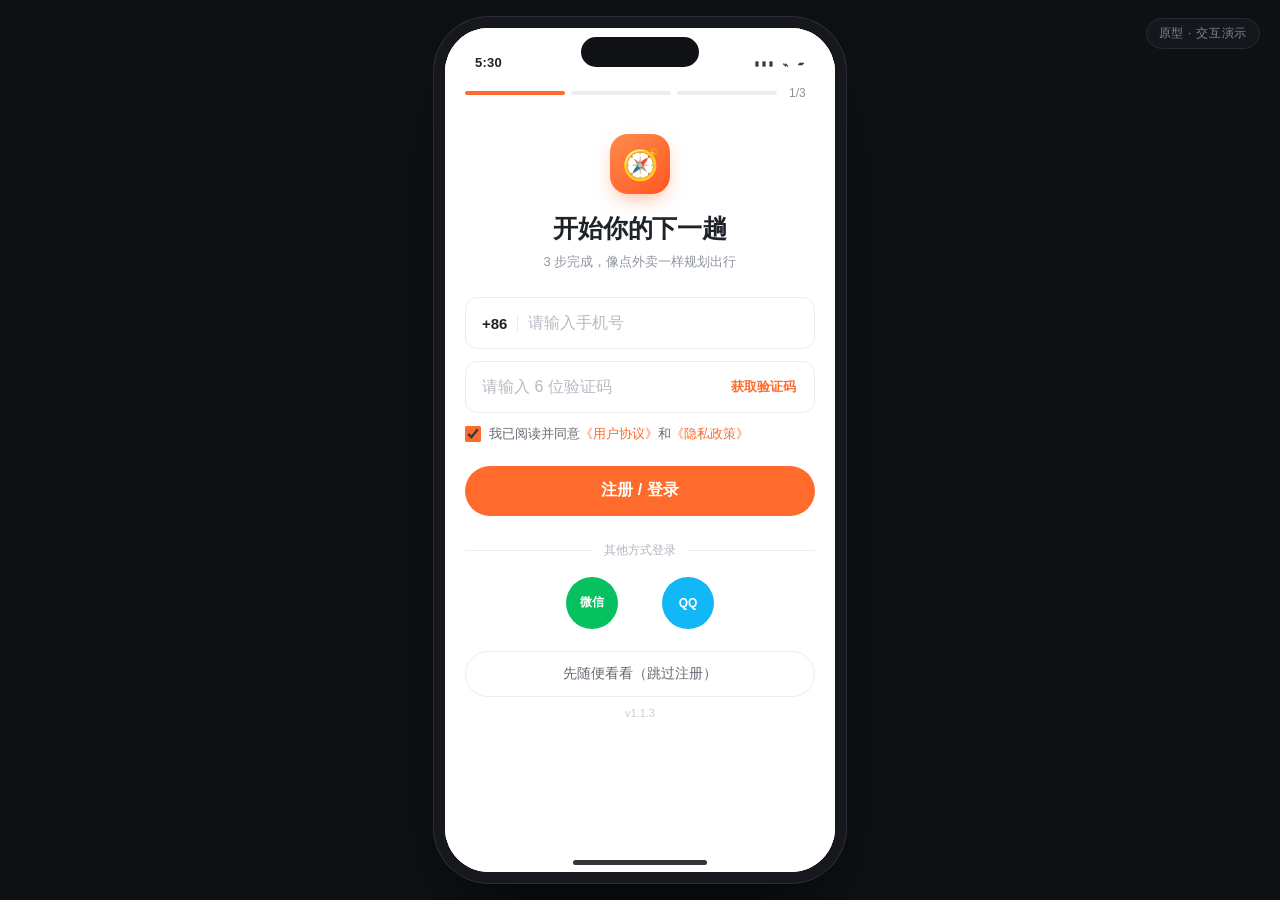
==== prototype/index.html @ 60ca5757 "原型 v1.1.3：注册/画像/地址/首页/详情/下单/凭证/个人中心 + 部署配置" ====
<!doctype html>
<html lang="zh-CN">
<head>
<meta charset="utf-8">
<meta name="viewport" content="width=device-width,initial-scale=1,viewport-fit=cover">
<title>出行 · 行程规划</title>

<link rel="manifest" href="manifest.webmanifest">
<meta name="theme-color" content="#FF6B2C">
<meta name="description" content="像刷外卖一样规划出行，一键下单">

<!-- iOS 添加到主屏幕 -->
<meta name="apple-mobile-web-app-capable" content="yes">
<meta name="mobile-web-app-capable" content="yes">
<meta name="apple-mobile-web-app-status-bar-style" content="default">
<meta name="apple-mobile-web-app-title" content="出行">
<link rel="apple-touch-icon" href="icons/apple-touch-icon.png">

<link rel="stylesheet" href="styles.css">
</head>
<body>
  <div class="badge-proto">原型 · 交互演示</div>

  <div class="stage">
    <div class="device" id="device">
      <div class="notch"></div>
      <div class="statusbar"><span id="clock">9:41</span><span class="sb-right">▮▮▮ &nbsp;⌁&nbsp; ▰</span></div>
      <main class="app" id="app"></main>
      <div class="homebar"></div>
    </div>
  </div>

  <script src="data.js" onerror="window.__dataFailed=true"></script>
  <script src="app.js"></script>

  <script>
    /* 只在 HTTPS 下注册 SW：线上可离线打开，本地 http 开发不走缓存 */
    if ('serviceWorker' in navigator && location.protocol === 'https:') {
      window.addEventListener('load', function () {
        navigator.serviceWorker.register('sw.js').catch(function () {});
      });
    }
  </script>
</body>
</html>
---- prototype/styles.css ----
/* ============================================================
   出行 App · 交互原型样式
   设计令牌与 C 端规范一致：#FF6B2C 主色 / 12 边距 / 10 列间距
   ============================================================ */

:root{
  --orange:#FF6B2C;
  --orange-dark:#E85A1E;
  --orange-50:#FFF3ED;
  --orange-100:#FFE1D2;
  --text:#1F2329;
  --sub:#646A73;
  --muted:#8F959E;
  --line:#EBEDF0;
  --bg:#F5F6F8;
  --radius:14px;
  --sb:48px;
  --danger:#F53F3F;
  --shadow:0 2px 8px rgba(0,0,0,.06);
}

*,*::before,*::after{box-sizing:border-box;margin:0;padding:0}
html,body{height:100%}
body{
  font-family:-apple-system,BlinkMacSystemFont,"Segoe UI","PingFang SC","Hiragino Sans GB","Microsoft YaHei",sans-serif;
  background:#0E1013;color:var(--text);
  -webkit-font-smoothing:antialiased;
  display:grid;place-items:center;overflow:hidden;
}
button{font:inherit;color:inherit;background:none;border:0;cursor:pointer;-webkit-tap-highlight-color:transparent}
input{font:inherit;border:0;outline:none;background:none;color:inherit;min-width:0}
h1,h2,h3{font-weight:700}
img{display:block;max-width:100%}

/* ---------- 设备外框 ---------- */
.stage{width:100%;height:100%;display:grid;place-items:center;position:relative}
.badge-proto{
  position:fixed;top:18px;right:20px;z-index:99;
  font-size:12px;color:#7E8794;letter-spacing:.06em;
  border:1px solid #262B33;padding:6px 12px;border-radius:999px;background:#14171C;
}
.device{
  position:relative;width:390px;height:844px;background:#fff;
  border-radius:44px;overflow:hidden;
  box-shadow:0 0 0 11px #16181D,0 0 0 12px #2A2E36,0 40px 80px -20px rgba(0,0,0,.8);
}
.notch{position:absolute;top:9px;left:50%;transform:translateX(-50%);width:118px;height:30px;background:#101216;border-radius:18px;z-index:60}
.statusbar{
  position:absolute;top:0;left:0;right:0;height:var(--sb);z-index:55;
  display:flex;align-items:flex-end;justify-content:space-between;
  padding:0 30px 6px;font-size:13px;font-weight:600;letter-spacing:.02em;
  pointer-events:none;color:var(--text);transition:color .18s;
}
.sb-right{letter-spacing:1px;font-size:11px;opacity:.9}
.device.theme-dark .statusbar{color:#fff}
.homebar{position:absolute;bottom:7px;left:50%;transform:translateX(-50%);width:134px;height:5px;border-radius:3px;background:#101216;opacity:.85;z-index:60}

@media (max-width:560px){
  body{display:block;overflow:hidden}
  .device{width:100vw;height:100dvh;border-radius:0;box-shadow:none}
  .notch,.homebar,.badge-proto{display:none}
  .statusbar{height:max(env(safe-area-inset-top,44px),44px);padding-bottom:4px}
}

/* ---------- 容器 ---------- */
.app{position:absolute;inset:0;overflow:hidden;background:#fff}
.screen{
  position:absolute;inset:0;display:flex;flex-direction:column;background:#fff;
  padding-top:var(--sb);animation:screenIn .26s cubic-bezier(.22,.61,.36,1);
}
.screen.immersive{padding-top:0}
@keyframes screenIn{from{opacity:0;transform:translateX(10px)}to{opacity:1;transform:none}}
.scroll{flex:1;overflow-y:auto;-webkit-overflow-scrolling:touch;scrollbar-width:none}
.scroll::-webkit-scrollbar{display:none}
.pad{padding:0 20px}

/* ---------- 通用组件 ---------- */
.btn-primary{
  display:flex;align-items:center;justify-content:center;gap:8px;
  width:100%;height:50px;border-radius:25px;background:var(--orange);color:#fff;
  font-size:16px;font-weight:600;transition:transform .12s,background .15s;
}
.btn-primary:active{transform:scale(.985);background:var(--orange-dark)}
.btn-primary:disabled{background:#FFD3C0;color:#fff}
.btn-ghost{
  display:flex;align-items:center;justify-content:center;height:48px;border-radius:24px;
  border:1px solid var(--line);background:#fff;font-size:15px;font-weight:600;color:var(--text);
}
.btn-ghost:active{background:#FAFAFA}

.field{
  display:flex;align-items:center;gap:10px;height:52px;padding:0 16px;
  border:1px solid var(--line);border-radius:12px;background:#fff;margin-bottom:12px;
  transition:border-color .15s,box-shadow .15s;
}
.field:focus-within{border-color:var(--orange);box-shadow:0 0 0 3px rgba(255,107,44,.1)}
.field input{flex:1;font-size:16px;height:100%}
.field input::placeholder{color:#B7BCC4}
.field .cc{font-size:15px;color:var(--text);padding-right:10px;border-right:1px solid var(--line);font-weight:600}
.field.err{border-color:var(--danger);animation:shake .3s}
@keyframes shake{0%,100%{transform:translateX(0)}25%{transform:translateX(-6px)}75%{transform:translateX(6px)}}
.field-error{font-size:12px;color:var(--danger);margin:-6px 0 10px 4px}
.field-error:empty{display:none}
.codebtn{
  font-size:13px;font-weight:600;color:var(--orange);padding:6px 2px;white-space:nowrap;
}
.codebtn:disabled{color:#C0C4CC}
.agree{display:flex;gap:8px;align-items:flex-start;margin:8px 0 22px;font-size:12.5px;line-height:1.5;color:var(--sub);cursor:pointer}
.agree input{width:16px;height:16px;margin-top:1px;accent-color:var(--orange);flex:0 0 auto}
.agree b{color:var(--orange);font-weight:500}

.divider{display:flex;align-items:center;gap:12px;margin:26px 0 18px;color:#B0B5BD;font-size:12px}
.divider::before,.divider::after{content:"";flex:1;height:1px;background:var(--line)}

.textbtn{font-size:14px;color:var(--sub);padding:6px}
.back{font-size:26px;line-height:1;width:36px;height:36px;display:grid;place-items:center;color:var(--text);margin-left:-8px}

/* 步骤进度 */
.stepper{display:flex;align-items:center;gap:6px;padding:10px 20px 6px;flex:0 0 auto}
.stepper i{flex:1;height:4px;border-radius:2px;background:var(--line);transition:background .25s}
.stepper i.on{background:var(--orange)}
.stepper em{font-style:normal;font-size:12px;color:var(--muted);margin-left:6px;min-width:26px}
.stepper.sm{padding:0;flex:1;max-width:150px}

/* 导航栏 */
.nav{
  display:flex;align-items:center;gap:8px;height:48px;padding:0 20px;flex:0 0 auto;
  border-bottom:1px solid transparent;
}
.nav .title{flex:1;text-align:center;font-size:16px;font-weight:600}
.nav .right{margin-left:auto}

/* 状态提示 */
.toast{
  position:absolute;left:50%;bottom:110px;transform:translate(-50%,10px);
  background:rgba(31,35,41,.92);color:#fff;font-size:13px;line-height:1.4;
  padding:10px 16px;border-radius:10px;opacity:0;pointer-events:none;z-index:200;
  transition:opacity .2s,transform .2s;max-width:300px;text-align:center;
}
.toast.show{opacity:1;transform:translate(-50%,0)}

/* ============ ① 注册 ============ */
.brand{padding:28px 0 26px;text-align:center}
.brand .logo{
  width:60px;height:60px;border-radius:18px;margin:0 auto 18px;
  background:linear-gradient(140deg,#FF8B4C,#FF5722);
  display:grid;place-items:center;font-size:30px;
  box-shadow:0 8px 20px -6px rgba(255,107,44,.55);
}
.brand h1{font-size:25px;letter-spacing:-.01em}
.brand p{margin-top:8px;font-size:13px;color:var(--muted)}
.oauth{display:flex;gap:44px;justify-content:center}
.oauth-btn{
  width:52px;height:52px;border-radius:50%;font-size:12px;color:#fff;font-weight:600;
  display:grid;place-items:center;
}
.oauth-btn.wx{background:#07C160}
.oauth-btn.qq{background:#12B7F5}
.skip-demo{
  display:flex;align-items:center;justify-content:center;width:100%;height:46px;
  margin:22px 0 10px;border:1px solid var(--line);border-radius:23px;background:#fff;
  font-size:14px;color:var(--sub);
}
.skip-demo:active{background:#FAFAFA}

/* ============ ② 画像 ============ */
.h1{font-size:24px;letter-spacing:-.01em;margin-top:6px}
.sub{font-size:13px;color:var(--muted);margin-top:8px;margin-bottom:22px;line-height:1.5}
.field-col{margin-bottom:20px}
.lbl{display:flex;align-items:center;justify-content:space-between;font-size:14px;font-weight:600;margin-bottom:10px}
.lbl em{font-style:normal;font-size:12px;color:var(--orange);font-weight:500;cursor:pointer}
.input{
  width:100%;height:46px;padding:0 14px;border:1px solid var(--line);border-radius:10px;font-size:15px;background:#fff;
}
.input:focus{border-color:var(--orange)}

.group{margin-bottom:24px}
.ghead{display:flex;align-items:baseline;justify-content:space-between;margin-bottom:12px}
.ghead h2{font-size:16px}
.ghead span{font-size:12px;color:var(--muted)}
.ghead span.full{color:var(--orange);font-weight:600}
.chips{display:flex;flex-wrap:wrap;gap:9px}
.chip{
  height:36px;padding:0 14px;border-radius:10px;background:#F5F6F8;color:var(--sub);
  font-size:13.5px;display:inline-flex;align-items:center;gap:5px;
  border:1px solid transparent;transition:all .14s;
}
.chip:active{transform:scale(.96)}
.chip.on{background:var(--orange-50);color:var(--orange);border-color:rgba(255,107,44,.45);font-weight:600}
.chip.dim{opacity:.38}
.chip .tick{font-size:10px}
.privacy{font-size:11px;color:#B0B5BD;text-align:center;margin:4px 0 30px}
.footer-fixed{
  flex:0 0 auto;padding:12px 20px calc(20px + env(safe-area-inset-bottom));
  background:#fff;border-top:1px solid var(--line);
}
.footer-hint{font-size:11.5px;color:var(--orange);text-align:center;margin-top:8px}

/* ============ ③ 地址 ============ */
.map-wrap{position:absolute;inset:0;overflow:hidden}
.map{
  position:absolute;inset:0;
  background:
    radial-gradient(circle at 28% 18%, #E7F1E1, transparent 46%),
    radial-gradient(circle at 78% 74%, #DDEBF6, transparent 42%),
    #F1F2EE;
}
.map::before{
  content:"";position:absolute;inset:-10%;
  background-image:linear-gradient(#E0E2DB 1px,transparent 1px),linear-gradient(90deg,#E0E2DB 1px,transparent 1px);
  background-size:58px 58px;opacity:.75;
}
.map .road{position:absolute;background:#fff;box-shadow:0 0 0 1px #E6E8E2}
.map .road.r1{left:-10%;top:38%;width:130%;height:16px;transform:rotate(-6deg)}
.map .road.r2{left:22%;top:-10%;width:14px;height:130%;transform:rotate(8deg)}
.map .road.r3{left:-10%;top:68%;width:130%;height:10px;transform:rotate(3deg)}
.map .blk{position:absolute;border-radius:6px;background:#E9EBE4;opacity:.9}
.map .blk.b1{left:8%;top:12%;width:64px;height:52px}
.map .blk.b2{left:58%;top:20%;width:78px;height:64px}
.map .blk.b3{left:12%;top:52%;width:92px;height:58px}
.map .blk.b4{left:62%;top:56%;width:70px;height:80px}

.pin-center{
  position:absolute;left:50%;top:46%;transform:translate(-50%,-100%);
  width:34px;height:34px;pointer-events:none;z-index:5;
  filter:drop-shadow(0 6px 8px rgba(0,0,0,.22));
}
.pin-center::before{
  content:"";position:absolute;inset:0;background:var(--orange);
  border-radius:50% 50% 50% 0;transform:rotate(-45deg);
  border:2.5px solid #fff;
}
.pin-center::after{content:"";position:absolute;left:50%;top:9px;transform:translateX(-50%);width:9px;height:9px;border-radius:50%;background:#fff}
.pin-shadow{position:absolute;left:50%;top:46%;transform:translate(-50%,2px);width:16px;height:5px;border-radius:50%;background:rgba(0,0,0,.18);z-index:4}

.searchbar{
  position:absolute;left:0;right:0;top:calc(var(--sb) + 8px);z-index:20;
  display:flex;align-items:center;gap:10px;padding:0 16px;
}
.searchbar .back{width:34px;height:34px;background:#fff;border-radius:50%;box-shadow:var(--shadow);display:grid;place-items:center;font-size:22px;margin:0;flex:0 0 auto}
.searchpill{
  flex:1;height:42px;display:flex;align-items:center;gap:8px;padding:0 14px;
  background:#fff;border-radius:21px;box-shadow:0 4px 14px rgba(0,0,0,.1);font-size:13.5px;color:#B0B5BD;
}
.locate-btn{
  position:absolute;right:16px;bottom:calc(46% + 16px);z-index:20;
  width:42px;height:42px;border-radius:50%;background:#fff;box-shadow:0 4px 12px rgba(0,0,0,.14);
  display:grid;place-items:center;font-size:18px;
}
.sheet{
  position:absolute;left:0;right:0;bottom:0;z-index:25;
  background:#fff;border-radius:20px 20px 0 0;box-shadow:0 -6px 24px rgba(0,0,0,.09);
  padding:10px 20px calc(18px + env(safe-area-inset-bottom));
  max-height:54%;display:flex;flex-direction:column;
}
.sheet .grab{width:38px;height:4px;border-radius:2px;background:#E0E2E6;margin:0 auto 14px;flex:0 0 auto}
.sheet h2{font-size:18px;margin-bottom:5px}
.sheet .addrline{font-size:12.5px;color:var(--muted);margin-bottom:14px;line-height:1.5}
.poi-list{overflow-y:auto;margin-bottom:12px;border-top:1px solid var(--line)}
.poi{display:flex;align-items:center;gap:10px;padding:11px 0;border-bottom:1px solid var(--line);font-size:14px;cursor:pointer}
.poi .nm{flex:1}
.poi .ds{font-size:12px;color:var(--muted)}
.poi.on .nm{color:var(--orange);font-weight:600}

/* ============ 首页 ============ */
.topbar{
  flex:0 0 auto;display:flex;align-items:center;gap:8px;
  height:48px;padding:0 12px;background:#fff;border-bottom:.5px solid transparent;transition:border-color .2s;
}
.topbar.stuck{border-bottom-color:var(--line)}
.addr-btn{display:flex;align-items:center;gap:3px;font-size:14.5px;font-weight:600;max-width:112px}
.addr-btn span{overflow:hidden;text-overflow:ellipsis;white-space:nowrap}
.addr-btn .caret{font-size:9px;color:var(--muted)}
.searchpill.sm{flex:1;height:34px;border:1px solid var(--line);box-shadow:none;border-radius:17px;font-size:12.5px;background:#F7F8FA;padding:0 11px}
.avatar{
  width:32px;height:32px;border-radius:50%;flex:0 0 auto;
  background:linear-gradient(140deg,#FFB27A,#FF6B2C);color:#fff;
  font-size:13px;font-weight:700;display:grid;place-items:center;
  box-shadow:0 2px 6px rgba(255,107,44,.3);
}
.feed{display:grid;grid-template-columns:1fr 1fr;gap:10px;padding:12px}
.card{
  background:#fff;border-radius:var(--radius);overflow:hidden;
  box-shadow:var(--shadow);cursor:pointer;transition:transform .12s;
  display:flex;flex-direction:column;
}
.card:active{transform:scale(.978)}
.cover{
  position:relative;aspect-ratio:4/3;overflow:hidden;
  background:linear-gradient(145deg,var(--from),var(--to));
}
.cover .emoji{
  position:absolute;right:-8px;bottom:-14px;font-size:76px;opacity:.28;
  filter:saturate(.7);transform:rotate(-8deg);
}
.cover .glow{position:absolute;inset:0;background:radial-gradient(circle at 30% 25%,rgba(255,255,255,.35),transparent 55%)}
.tag{
  position:absolute;left:8px;top:8px;font-size:10.5px;font-weight:600;color:#fff;
  background:rgba(0,0,0,.42);padding:2px 6px;border-radius:6px;backdrop-filter:blur(2px);
}
.dist{
  position:absolute;right:8px;top:8px;font-size:10.5px;color:#fff;
  background:rgba(0,0,0,.42);padding:2px 6px;border-radius:6px;backdrop-filter:blur(2px);
}
.cbody{padding:8px 10px 10px;display:flex;flex-direction:column;gap:5px}
.cbody h3{
  font-size:14.5px;line-height:1.4;font-weight:600;height:40px;overflow:hidden;
  display:-webkit-box;-webkit-line-clamp:2;-webkit-box-orient:vertical;
}
.cmeta{display:flex;align-items:center;justify-content:space-between;height:20px}
.cmeta .m{font-size:11px;color:var(--muted)}
.cmeta .p{font-size:15px;font-weight:700;color:var(--orange)}
.cmeta .p small{font-size:10px;font-weight:400;color:var(--muted)}

.sk-card{background:#fff;border-radius:var(--radius);overflow:hidden;box-shadow:var(--shadow)}
.sk{background:linear-gradient(100deg,#EFF1F4 30%,#F7F8FA 50%,#EFF1F4 70%);background-size:220% 100%;animation:shimmer 1.3s infinite}
@keyframes shimmer{0%{background-position:120% 0}100%{background-position:-20% 0}}
.sk-cover{aspect-ratio:4/3}
.sk-body{padding:8px 10px 10px;display:flex;flex-direction:column;gap:7px}
.sk-line{height:12px;border-radius:4px}
.loadmore{display:flex;align-items:center;justify-content:center;gap:7px;height:56px;font-size:12.5px;color:var(--muted)}
.dots{display:flex;gap:4px}
.dots i{width:5px;height:5px;border-radius:50%;background:var(--orange);animation:bounce .9s infinite}
.dots i:nth-child(2){animation-delay:.15s}
.dots i:nth-child(3){animation-delay:.3s}
@keyframes bounce{0%,100%{opacity:.3;transform:translateY(0)}50%{opacity:1;transform:translateY(-4px)}}
.endhint{text-align:center;font-size:12px;color:#B0B5BD;padding:16px 0 26px}

/* ============ 详情页 ============ */
.hero{position:relative;height:210px;flex:0 0 auto;background:linear-gradient(150deg,var(--from),var(--to));overflow:hidden}
.hero .emoji{position:absolute;right:-14px;bottom:-26px;font-size:150px;opacity:.24;transform:rotate(-8deg)}
.hero .mask{position:absolute;inset:0;background:linear-gradient(to bottom,rgba(0,0,0,.34) 0%,transparent 34%,rgba(0,0,0,.62) 100%)}
.hero .nav-float{
  position:absolute;top:var(--sb);left:0;right:0;display:flex;align-items:center;
  padding:0 12px;height:42px;z-index:6;
}
.hero .nav-float .back{background:rgba(0,0,0,.28);color:#fff;border-radius:50%;width:32px;height:32px;font-size:21px;backdrop-filter:blur(4px)}
.hero .htext{position:absolute;left:16px;right:16px;bottom:14px;color:#fff;z-index:5}
.hero h1{font-size:21px;line-height:1.3;letter-spacing:-.01em;text-shadow:0 2px 10px rgba(0,0,0,.3)}
.hero .hmeta{margin-top:7px;font-size:12px;opacity:.92;display:flex;gap:8px;align-items:center}

.settings{background:#fff;padding:14px 16px 4px;margin-bottom:8px}
.setrow{display:flex;align-items:center;gap:12px;margin-bottom:14px}
.setrow .k{font-size:13px;color:var(--sub);width:60px;flex:0 0 auto}
.setrow .v{font-size:14px;font-weight:600;flex:1}
.datestrip{display:flex;gap:8px;overflow-x:auto;padding-bottom:2px;scrollbar-width:none;-ms-overflow-style:none}
.datestrip::-webkit-scrollbar{display:none}
.dcell{
  flex:0 0 auto;width:58px;padding:8px 0 7px;border-radius:10px;border:1px solid var(--line);
  display:flex;flex-direction:column;align-items:center;gap:2px;background:#fff;transition:all .14s;
}
.dcell .d1{font-size:13px;font-weight:600}
.dcell .d2{font-size:9.5px;color:var(--muted)}
.dcell .d3{font-size:10px;color:var(--orange);font-weight:600;margin-top:1px}
.dcell .d4{font-size:9px;color:#B0B5BD}
.dcell.on{background:var(--orange);border-color:var(--orange)}
.dcell.on .d1,.dcell.on .d2,.dcell.on .d3,.dcell.on .d4{color:#fff}
.dcell.full{opacity:.42;pointer-events:none}
.stepper-ui{display:flex;align-items:center;gap:2px;border:1px solid var(--line);border-radius:20px;overflow:hidden}
.stepper-ui button{width:34px;height:32px;font-size:19px;color:var(--sub);display:grid;place-items:center}
.stepper-ui button:disabled{color:#D6DAE0}
.stepper-ui b{min-width:26px;text-align:center;font-size:14.5px}
.save-hint{font-size:11px;color:var(--orange);margin-left:8px}

.section-title{display:flex;align-items:center;justify-content:space-between;padding:14px 16px 6px;font-size:15px;font-weight:700}
.section-title em{font-style:normal;font-size:12px;color:var(--muted);font-weight:400}
.timeline{padding:6px 0 0}
.tl-row{display:flex}
.tl-rail{width:40px;flex:0 0 40px;display:flex;flex-direction:column;align-items:center}
.tl-seg{width:2px;background:var(--orange-100)}
.tl-seg.top{height:12px}
.tl-seg.bottom{flex:1}
.tl-seg.hide{background:transparent}
.tl-dot{
  width:22px;height:22px;border-radius:50%;background:var(--orange);color:#fff;
  font-size:11px;font-weight:700;display:grid;place-items:center;flex:0 0 auto;
  box-shadow:0 0 0 3px rgba(255,107,44,.12);
}
.tl-card{
  flex:1;margin:0 12px 12px 0;background:#fff;border-radius:var(--radius);padding:12px;
  box-shadow:var(--shadow);
}
.tl-head{display:flex;align-items:center;gap:8px;font-size:11px;color:var(--muted);margin-bottom:6px}
.pill{font-size:10.5px;padding:2px 7px;border-radius:6px;background:var(--orange-50);color:var(--orange);font-weight:600}
.pill.blue{background:#EAF3FE;color:#2C7BE5}
.tl-card h3{font-size:16px;margin-bottom:8px}
.items{background:#F7F8FA;border-radius:9px;padding:2px 10px;margin-bottom:9px}
.item{display:flex;align-items:center;gap:8px;height:33px;font-size:13px;border-bottom:1px solid #EDEFF2}
.item:last-child{border-bottom:0}
.item .ic{width:16px;text-align:center;font-size:13px}
.item .nm{flex:1;color:var(--text)}
.item .pr{font-size:12.5px;font-weight:600;color:var(--sub)}
.item .pr.free{color:var(--muted);font-weight:400}
.tl-foot{display:flex;align-items:center;justify-content:space-between;font-size:11.5px;color:var(--muted)}
.tl-foot b{color:var(--text);font-size:12.5px}
.tl-foot .leg{display:flex;align-items:center;gap:4px}

.bottombar{
  flex:0 0 auto;display:flex;align-items:center;gap:8px;height:64px;padding:0 12px calc(0px + env(safe-area-inset-bottom));
  background:#fff;box-shadow:0 -2px 12px rgba(0,0,0,.06);z-index:30;
}
.screen>.bottombar{position:relative}
.bar-icon{width:44px;height:44px;display:flex;flex-direction:column;align-items:center;justify-content:center;gap:1px;font-size:10px;color:var(--sub);flex:0 0 auto}
.bar-icon .ic{font-size:17px;line-height:1}
.priceblock{flex:1;text-align:right;min-width:0}
.priceblock .t{font-size:19px;font-weight:700;color:var(--orange);line-height:1.15}
.priceblock .s{font-size:10.5px;color:var(--muted);white-space:nowrap;overflow:hidden;text-overflow:ellipsis}
.cta{flex:0 0 auto;width:118px;height:44px;border-radius:22px;background:var(--orange);color:#fff;font-size:15px;font-weight:600;display:grid;place-items:center}
.cta:active{background:var(--orange-dark)}

/* ============ 确认订单 ============ */
.panel{background:#fff;border-radius:var(--radius);margin:12px 12px 0;padding:14px;box-shadow:var(--shadow)}
.panel .row{display:flex;align-items:center;justify-content:space-between;font-size:13.5px;padding:7px 0}
.panel .row .k{color:var(--sub)}
.panel .row .v{font-weight:600}
.panel .row.total{border-top:1px dashed var(--line);margin-top:6px;padding-top:11px;font-size:14px}
.panel .row.total .v{color:var(--orange);font-size:18px;font-weight:700}
.trip-brief{display:flex;gap:12px;align-items:center}
.trip-brief .thumb{width:64px;height:64px;border-radius:10px;flex:0 0 auto;display:grid;place-items:center;font-size:28px;background:linear-gradient(145deg,var(--from),var(--to))}
.trip-brief h3{font-size:15px;line-height:1.35;margin-bottom:5px}
.trip-brief p{font-size:11.5px;color:var(--muted)}
.paylist{display:flex;flex-direction:column;gap:2px}
.payopt{display:flex;align-items:center;gap:10px;padding:13px 2px;border-bottom:1px solid var(--line);font-size:14px}
.payopt:last-child{border-bottom:0}
.payopt .ic{width:26px;height:26px;border-radius:7px;display:grid;place-items:center;font-size:14px;color:#fff}
.payopt .ic.wx{background:#07C160}
.payopt .ic.ali{background:#1677FF}
.payopt .nm{flex:1}
.payopt .radio{width:19px;height:19px;border-radius:50%;border:1.5px solid #D6DAE0;display:grid;place-items:center}
.payopt.on .radio{border-color:var(--orange);background:var(--orange)}
.payopt.on .radio::after{content:"";width:7px;height:7px;border-radius:50%;background:#fff}
.agree-line{display:flex;gap:8px;align-items:flex-start;margin:14px 16px 0;font-size:12px;color:var(--sub);line-height:1.5}
.agree-line input{accent-color:var(--orange);width:15px;height:15px;margin-top:1px}

/* 支付遮罩 */
.overlay{position:absolute;inset:0;background:rgba(0,0,0,.42);display:grid;place-items:center;z-index:300;animation:fade .18s}
@keyframes fade{from{opacity:0}to{opacity:1}}
.overlay .box{background:#fff;border-radius:16px;padding:26px 34px;display:flex;flex-direction:column;align-items:center;gap:12px;box-shadow:0 20px 50px rgba(0,0,0,.25)}
.spinner{width:30px;height:30px;border-radius:50%;border:3px solid var(--orange-100);border-top-color:var(--orange);animation:spin .8s linear infinite}
@keyframes spin{to{transform:rotate(360deg)}}
.overlay .box p{font-size:14px;font-weight:600}
.overlay .box small{font-size:11.5px;color:var(--muted)}

/* ============ 下单成功 ============ */
.success-head{padding:22px 20px 18px;text-align:center;background:#fff}
.check-wrap{width:72px;height:72px;margin:0 auto 14px;position:relative}
.check-wrap svg{width:100%;height:100%}
.check-wrap .circle{stroke-dasharray:214;stroke-dashoffset:214;animation:draw .5s .05s forwards ease-out}
.check-wrap .tick{stroke-dasharray:56;stroke-dashoffset:56;animation:draw .34s .34s forwards ease-out}
@keyframes draw{to{stroke-dashoffset:0}}
.success-head h1{font-size:21px;margin-bottom:10px}
.amount{font-size:34px;font-weight:800;color:var(--text);letter-spacing:-.02em;line-height:1.1}
.amount small{font-size:19px;font-weight:700;margin-right:2px}
.success-head .meta{font-size:11.5px;color:var(--muted);margin-top:7px}
.orderno{
  display:inline-flex;align-items:center;gap:7px;margin-top:14px;
  font-size:12px;color:var(--sub);background:#F7F8FA;border-radius:8px;padding:7px 11px;
}
.orderno b{color:var(--orange);font-weight:600}
.success-head .hint{font-size:11.5px;color:#B0B5BD;margin-top:12px}

.vsec-head{display:flex;align-items:center;justify-content:space-between;padding:16px 16px 10px}
.vsec-head h2{font-size:14.5px}
.vsec-head h2 span{color:var(--orange)}
.vsec-head button{font-size:12px;color:var(--orange);font-weight:600}
.vcard{
  background:#fff;border-radius:16px;margin:0 12px 12px;padding:15px;
  box-shadow:var(--shadow);position:relative;overflow:hidden;
}
.vhead{display:flex;align-items:center;gap:8px;margin-bottom:13px}
.vseq{width:24px;height:24px;border-radius:50%;background:var(--orange);color:#fff;font-size:12px;font-weight:700;display:grid;place-items:center;flex:0 0 auto}
.vhead h3{flex:1;font-size:16px;overflow:hidden;text-overflow:ellipsis;white-space:nowrap}
.vstatus{font-size:11px;color:#5B8C2A;background:#EEF7E5;padding:3px 8px;border-radius:6px;font-weight:600}
.vstatus.used{color:var(--muted);background:#F2F3F5}
.qr-wrap{display:flex;justify-content:center;padding:6px 0 2px;position:relative}
.qr{width:168px;height:168px;display:block}
.qr-stamp{
  position:absolute;top:50%;left:50%;transform:translate(-50%,-50%) rotate(-16deg);
  border:2px solid #C9CDD4;color:#C9CDD4;font-size:19px;font-weight:800;letter-spacing:3px;
  padding:5px 14px;border-radius:9px;background:rgba(255,255,255,.72);
}
.redeem{display:flex;align-items:center;justify-content:center;gap:8px;margin-top:10px;font-size:12px;color:var(--muted)}
.redeem b{font-size:13px;letter-spacing:2px;color:var(--text)}
.redeem button{color:var(--orange);font-size:12px;font-weight:600}
.dashed{height:1px;margin:13px 0 11px;background-image:linear-gradient(90deg,#EBEDF0 60%,transparent 0);background-size:9px 1px;background-repeat:repeat-x}
.vins{display:flex;flex-direction:column;gap:6px}
.vins p{display:flex;gap:7px;font-size:12px;line-height:1.5;color:var(--sub)}
.vins p::before{content:"";width:3px;height:3px;border-radius:50%;background:#C9CDD4;margin-top:7px;flex:0 0 auto}
.vnote{font-size:12px;color:var(--orange);margin-top:6px}
.notice-card{background:#fff;border-radius:var(--radius);margin:0 12px 12px;padding:14px;box-shadow:var(--shadow)}
.notice-card h4{font-size:13px;margin-bottom:8px}
.notice-card li{font-size:12px;color:var(--sub);line-height:1.75;list-style:none;display:flex;gap:7px}
.notice-card li::before{content:"·";color:var(--orange);font-weight:800}

/* ============ 个人中心 ============ */
.identity{display:flex;align-items:center;gap:14px;padding:18px 20px;background:#fff}
.identity .big-avatar{width:64px;height:64px;border-radius:50%;background:linear-gradient(140deg,#FFB27A,#FF6B2C);color:#fff;font-size:26px;font-weight:700;display:grid;place-items:center;flex:0 0 auto;box-shadow:0 6px 16px -6px rgba(255,107,44,.6)}
.identity h2{font-size:19px;margin-bottom:4px}
.identity p{font-size:12px;color:var(--muted);line-height:1.5}
.identity .arrow{margin-left:auto;color:#C9CDD4;font-size:18px}
.trip-counts{display:grid;grid-template-columns:repeat(3,1fr);padding:4px 0 10px}
.trip-counts div{text-align:center;cursor:pointer}
.trip-counts b{display:block;font-size:20px;font-weight:800;line-height:1.2}
.trip-counts b.zero{color:#C9CDD4}
.trip-counts span{font-size:11px;color:var(--muted)}
.recent{display:flex;gap:11px;align-items:center;margin:2px 14px 14px;padding:11px;background:#FAFBFC;border-radius:12px;cursor:pointer}
.recent .thumb{width:52px;height:52px;border-radius:9px;display:grid;place-items:center;font-size:22px;flex:0 0 auto}
.recent h4{font-size:13.5px;margin-bottom:5px;overflow:hidden;text-overflow:ellipsis;white-space:nowrap}
.recent p{font-size:11px;color:var(--muted)}
.recent .amt{margin-left:auto;font-size:14px;font-weight:700;color:var(--orange)}
.inforow{display:flex;align-items:center;gap:10px;min-height:46px;padding:10px 16px;border-bottom:1px solid var(--line);font-size:14px;cursor:pointer;background:#fff}
.inforow:last-child{border-bottom:0}
.inforow .k{width:62px;flex:0 0 auto;color:var(--sub);font-size:13.5px}
.inforow .v{flex:1;overflow:hidden;text-overflow:ellipsis;white-space:nowrap}
.inforow .v .ch{display:inline-block;font-size:11px;background:var(--orange-50);color:var(--orange);padding:2px 7px;border-radius:5px;margin-right:5px}
.inforow .v .ch.gray{background:#F2F3F5;color:var(--muted)}
.inforow .a{font-size:12px;color:var(--muted);flex:0 0 auto}
.inforow .a.orange{color:var(--orange);font-weight:600}
.gap{height:8px;background:var(--bg)}
.logout{display:block;width:100%;padding:15px;text-align:center;font-size:14.5px;color:var(--danger);background:#fff;margin-top:8px}
.version{text-align:center;font-size:11px;color:#C0C4CC;padding:18px 0 30px}

/* ============ 订单列表 ============ */
.tabs{display:flex;gap:2px;padding:0 8px;background:#fff;border-bottom:1px solid var(--line);flex:0 0 auto}
.tab{flex:1;padding:12px 0 11px;font-size:13.5px;color:var(--sub);position:relative;text-align:center}
.tab.on{color:var(--text);font-weight:700}
.tab.on::after{content:"";position:absolute;left:50%;bottom:0;transform:translateX(-50%);width:20px;height:2.5px;border-radius:2px;background:var(--orange)}
.tab .cnt{font-size:10.5px;margin-left:2px}
.section-head{padding:16px 16px 8px;font-size:12px;color:var(--muted);font-weight:600}
.ocard{background:#fff;border-radius:var(--radius);margin:0 12px 10px;box-shadow:var(--shadow);overflow:hidden;cursor:pointer}
.ocard .today-bar{background:linear-gradient(90deg,var(--orange),#FF8F5A);color:#fff;font-size:11px;font-weight:600;padding:4px 14px;letter-spacing:.02em}
.ocard .obody{padding:13px}
.ocard .orow{display:flex;gap:11px;align-items:flex-start}
.ocard .thumb{width:56px;height:56px;border-radius:9px;display:grid;place-items:center;font-size:23px;flex:0 0 auto}
.ocard h4{font-size:14.5px;line-height:1.35;margin-bottom:6px}
.ocard .odate{font-size:11.5px;color:var(--text);font-weight:600;margin-bottom:3px}
.ocard .ono{font-size:10.5px;color:#B0B5BD}
.ocard .badge{font-size:10.5px;padding:3px 8px;border-radius:6px;font-weight:600;flex:0 0 auto}
.badge.orange{color:var(--orange);background:var(--orange-50)}
.badge.blue{color:#2C7BE5;background:#EAF3FE}
.badge.gray{color:var(--muted);background:#F2F3F5}
.ocard .oline{display:flex;align-items:center;gap:8px;margin-top:11px;padding-top:10px;border-top:1px solid var(--line)}
.ocard .osum{flex:1;font-size:11.5px;color:var(--muted)}
.ocard .oamt{font-size:15px;font-weight:700;color:var(--orange)}
.ocard .oact{font-size:12.5px;font-weight:600;color:#fff;background:var(--orange);padding:6px 13px;border-radius:15px}
.empty{display:flex;flex-direction:column;align-items:center;gap:12px;padding:70px 20px;color:var(--muted)}
.empty .ic{font-size:44px;opacity:.35}
.empty p{font-size:13px}
.empty button{color:var(--orange);font-size:13px;font-weight:600}

/* 状态头 */
.status-head{background:#fff;padding:20px 20px 18px}
.status-head .st{display:flex;align-items:center;gap:9px;font-size:20px;font-weight:800;margin-bottom:7px}
.status-head .st .dotx{width:8px;height:8px;border-radius:50%;background:var(--orange)}
.status-head p{font-size:12.5px;color:var(--sub);line-height:1.6}

@media (max-width:560px){
  .screen{padding-bottom:env(safe-area-inset-bottom)}
}
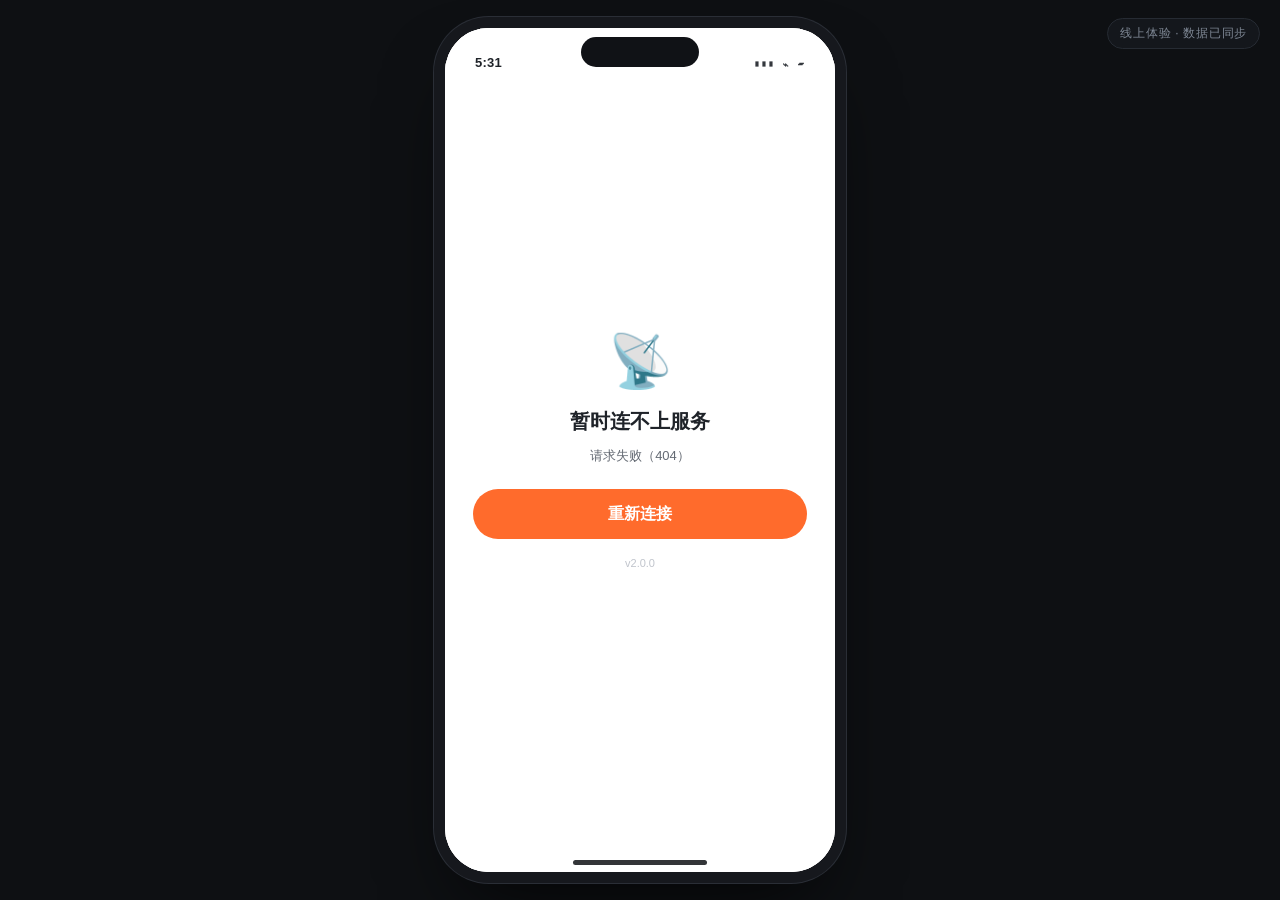
==== commit d53da0f6: "feat: 接入后端与SQLite，持久化用户订单和真实凭证" ====
--- a/prototype/index.html
+++ b/prototype/index.html
@@ -19,7 +19,7 @@
 <link rel="stylesheet" href="styles.css">
 </head>
 <body>
-  <div class="badge-proto">原型 · 交互演示</div>
+  <div class="badge-proto">线上体验 · 数据已同步</div>
 
   <div class="stage">
     <div class="device" id="device">
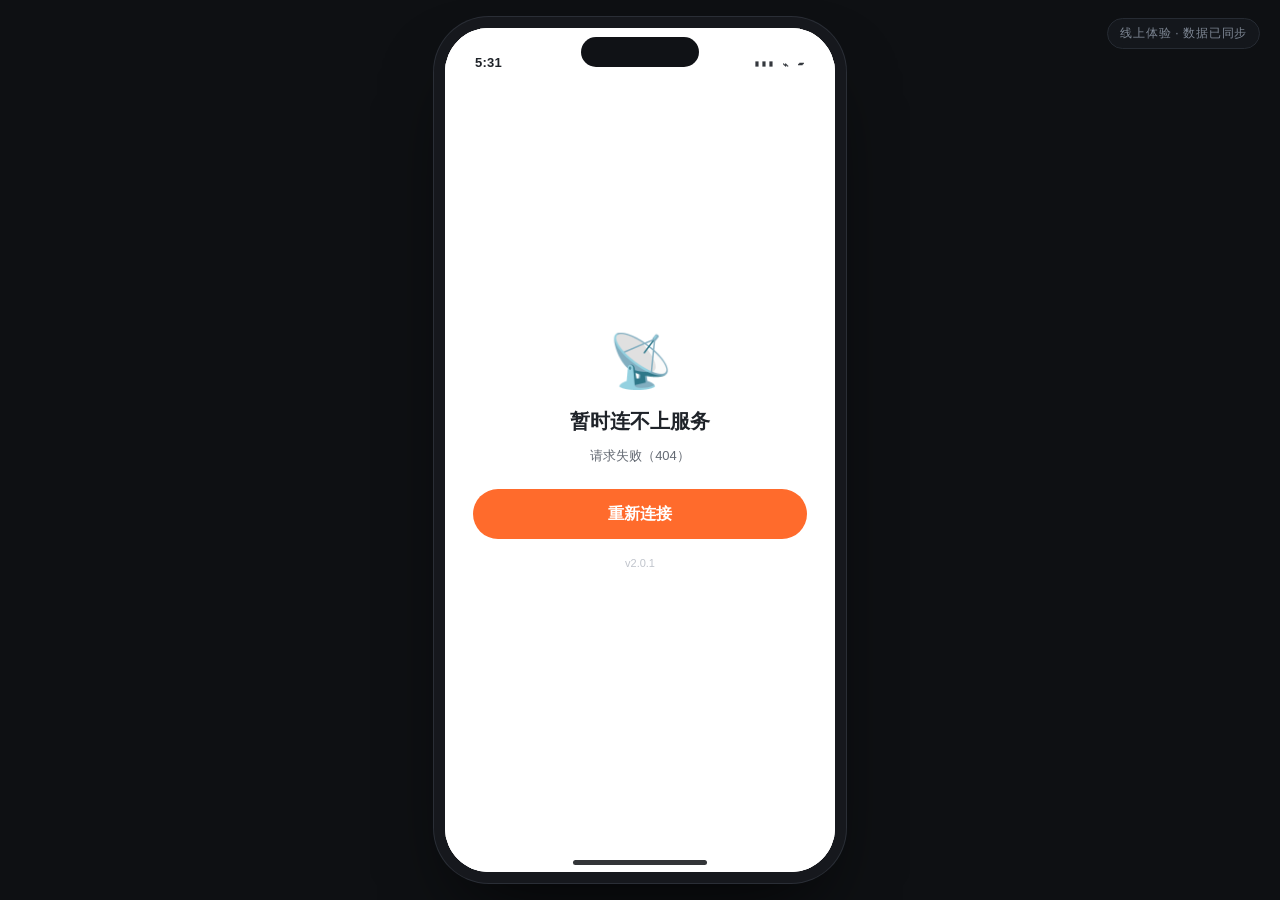
==== commit 72a77f7b: "feat: 增加Android安装包构建与原生界面适配" ====
--- a/prototype/index.html
+++ b/prototype/index.html
@@ -16,6 +16,11 @@
 <meta name="apple-mobile-web-app-title" content="出行">
 <link rel="apple-touch-icon" href="icons/apple-touch-icon.png">
 
+<script>
+  if (new URLSearchParams(location.search).get('native') === '1') {
+    document.documentElement.classList.add('native-app');
+  }
+</script>
 <link rel="stylesheet" href="styles.css">
 </head>
 <body>
--- a/prototype/styles.css
+++ b/prototype/styles.css
@@ -557,3 +557,7 @@
 @media (max-width:560px){
   .screen{padding-bottom:env(safe-area-inset-bottom)}
 }
+
+/* 原生 APK：系统状态栏由 Android 绘制，不再显示网页里的演示状态栏 */
+html.native-app .statusbar{display:none}
+html.native-app .screen{padding-top:0}
